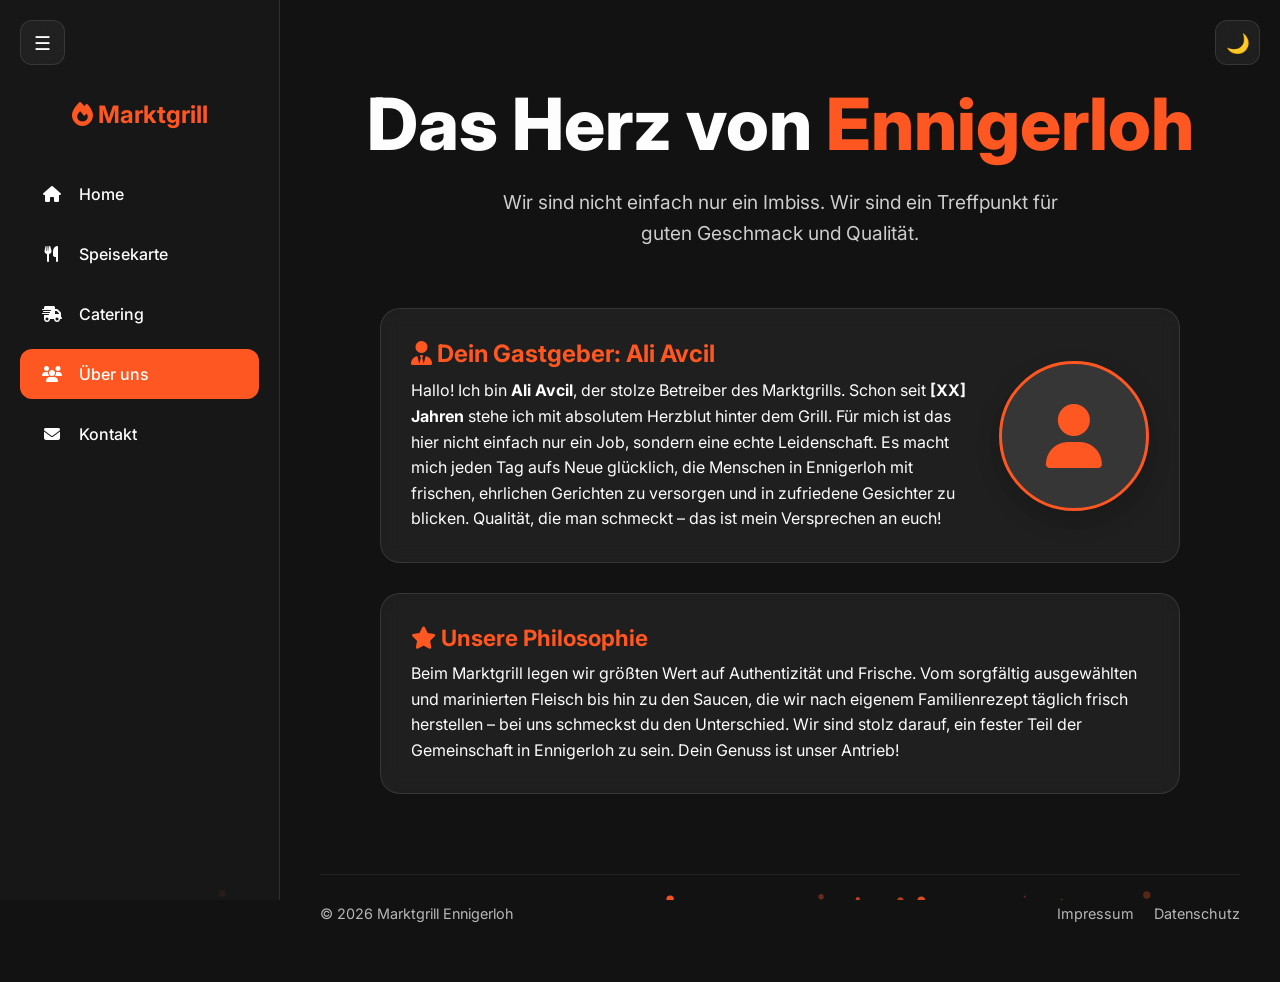
==== about.html @ 3b4864b1 "Add files via upload" ====
<!DOCTYPE html>
<html lang="de" data-theme="dark">
<head>
    <meta charset="UTF-8">
    <meta name="viewport" content="width=device-width, initial-scale=1.0">
    <title>Marktgrill | Über uns</title>
    <link href="https://fonts.googleapis.com/css2?family=Inter:wght@300;400;700;800&display=swap" rel="stylesheet">
    <link rel="stylesheet" href="https://cdnjs.cloudflare.com/ajax/libs/font-awesome/6.4.2/css/all.min.css">
    <link rel="stylesheet" href="style.css">
</head>
<body>
    <canvas id="bg-canvas"></canvas>
    
    <button class="icon-btn menu-trigger" onclick="toggleMenu()">☰</button>
    <div class="header-controls">
        <button class="icon-btn" onclick="toggleTheme()" id="theme-icon">🌙</button>
    </div>

    <nav class="sidebar" id="sidebar">
        <div class="logo-container"><i class="fa-solid fa-fire highlight"></i> <span class="logo-text">Marktgrill</span></div>
        <a href="index.html" class="nav-btn"><span class="nav-icon"><i class="fa-solid fa-house"></i></span><span class="nav-text">Home</span></a>
        <a href="speisekarte.html" class="nav-btn"><span class="nav-icon"><i class="fa-solid fa-utensils"></i></span><span class="nav-text">Speisekarte</span></a>
        <a href="catering.html" class="nav-btn"><span class="nav-icon"><i class="fa-solid fa-truck-fast"></i></span><span class="nav-text">Catering</span></a>
        <a href="about.html" class="nav-btn active"><span class="nav-icon"><i class="fa-solid fa-users"></i></span><span class="nav-text">Über uns</span></a>
        <a href="contact.html" class="nav-btn"><span class="nav-icon"><i class="fa-solid fa-envelope"></i></span><span class="nav-text">Kontakt</span></a>
    </nav>

    <main>
        <h1>Das Herz von <span class="highlight">Ennigerloh</span></h1>
        <p class="subtitle">Wir sind nicht einfach nur ein Imbiss. Wir sind ein Treffpunkt für guten Geschmack und Qualität.</p>
        
        <!-- Bereich: Vorstellung Inhaber -->
        <div class="card" style="max-width: 800px; margin-top: 20px; display: flex; flex-wrap: wrap; gap: 30px; align-items: center;">
            <div style="flex: 1; min-width: 250px;">
                <h3 style="margin-bottom: 10px; font-size: 1.5rem;"><i class="fa-solid fa-user-tie highlight"></i> Dein Gastgeber: Ali Avcil</h3>
                <p style="line-height: 1.6; margin-bottom: 0;">
                    Hallo! Ich bin <strong>Ali Avcil</strong>, der stolze Betreiber des Marktgrills. Schon seit <strong>[XX] Jahren</strong> stehe ich mit absolutem Herzblut hinter dem Grill. Für mich ist das hier nicht einfach nur ein Job, sondern eine echte Leidenschaft. Es macht mich jeden Tag aufs Neue glücklich, die Menschen in Ennigerloh mit frischen, ehrlichen Gerichten zu versorgen und in zufriedene Gesichter zu blicken. Qualität, die man schmeckt – das ist mein Versprechen an euch!
                </p>
            </div>
            
            <!-- Platzhalter für ein Profilbild von Ali -->
            <div style="width: 150px; height: 150px; border-radius: 50%; background: var(--border-color); display: flex; justify-content: center; align-items: center; font-size: 4rem; color: var(--accent-color); margin: 0 auto; box-shadow: 0 10px 25px rgba(0,0,0,0.2); border: 3px solid var(--accent-color); overflow: hidden;">
                <!-- Wenn du ein echtes Foto hast, tausche das Icon einfach gegen einen img-Tag aus: -->
                <!-- <img src="ali.jpg" alt="Ali Avcil" style="width: 100%; height: 100%; object-fit: cover;"> -->
                <i class="fa-solid fa-user"></i>
            </div>
        </div>

        <!-- Bereich: Philosophie -->
        <div class="card" style="max-width: 800px; margin-top: 30px;">
            <h3><i class="fa-solid fa-star highlight"></i> Unsere Philosophie</h3>
            <p style="margin-top: 10px; line-height: 1.6;">
                Beim Marktgrill legen wir größten Wert auf Authentizität und Frische. Vom sorgfältig ausgewählten und marinierten Fleisch bis hin zu den Saucen, die wir nach eigenem Familienrezept täglich frisch herstellen – bei uns schmeckst du den Unterschied. Wir sind stolz darauf, ein fester Teil der Gemeinschaft in Ennigerloh zu sein. Dein Genuss ist unser Antrieb!
            </p>
        </div>
	<footer style="margin-top: 80px; padding-top: 30px; padding-bottom: 20px; width: 100%; display: flex; justify-content: space-between; align-items: center; border-top: 1px solid var(--border-color); font-size: 0.9rem; opacity: 0.7; flex-wrap: wrap; gap: 15px;">
            <div>&copy; 2026 Marktgrill Ennigerloh</div>
            <div style="display: flex; gap: 20px;">
                <a href="impressum.html" style="color: var(--text-color); text-decoration: none; transition: color 0.3s;" onmouseover="this.style.color='var(--accent-color)'" onmouseout="this.style.color='var(--text-color)'">Impressum</a>
                <a href="datenschutz.html" style="color: var(--text-color); text-decoration: none; transition: color 0.3s;" onmouseover="this.style.color='var(--accent-color)'" onmouseout="this.style.color='var(--text-color)'">Datenschutz</a>
            </div>
        </footer>
    </main>

    <script src="script.js"></script>
</body>
</html>
---- style.css ----
:root[data-theme="light"] {
    --bg-color: #f8f5f2;
    --text-color: #2b2b2b;
    --sidebar-bg: rgba(255, 255, 255, 0.8);
    --accent-color: #e63946; /* Appetitliches Grill-Rot */
    --card-bg: rgba(255, 255, 255, 0.6);
    --border-color: rgba(0, 0, 0, 0.1);
}

:root[data-theme="dark"] {
    --bg-color: #121212;
    --text-color: #fdfdfd;
    --sidebar-bg: rgba(25, 25, 25, 0.8);
    --accent-color: #ff5722; /* Feuriges Orange */
    --card-bg: rgba(40, 40, 40, 0.6);
    --border-color: rgba(255, 255, 255, 0.1);
}

* {
    margin: 0;
    padding: 0;
    box-sizing: border-box;
    font-family: 'Inter', sans-serif;
    transition: background-color 0.3s, color 0.3s;
}

body {
    background-color: var(--bg-color);
    color: var(--text-color);
    min-height: 100vh;
    display: flex;
    overflow-x: hidden;
}

#bg-canvas {
    position: fixed;
    top: 0;
    left: 0;
    width: 100%;
    height: 100%;
    z-index: -1;
}

/* --- CONTROLS & SIDEBAR --- */
.header-controls {
    position: fixed;
    top: 20px;
    right: 20px;
    z-index: 1000;
}

.icon-btn {
    background: var(--card-bg);
    border: 1px solid var(--border-color);
    color: var(--text-color);
    border-radius: 12px;
    cursor: pointer;
    backdrop-filter: blur(10px);
    width: 45px;
    height: 45px;
    font-size: 1.2rem;
}

.menu-trigger {
    position: fixed;
    top: 20px;
    left: 20px;
    z-index: 1001;
}

.sidebar {
    width: 280px;
    height: 100vh;
    position: sticky; /* <-- DAS IST NEU */
    top: 0;           /* <-- DAS IST NEU */
    background: var(--sidebar-bg);
    backdrop-filter: blur(20px);
    border-right: 1px solid var(--border-color);
    padding: 100px 20px 20px;
    display: flex;
    flex-direction: column;
    gap: 10px;
    transition: width 0.4s, transform 0.4s;
    z-index: 999;
    flex-shrink: 0;
}

.sidebar.collapsed {
    width: 85px;
}

.sidebar.collapsed .nav-text, .sidebar.collapsed .logo-text {
    display: none;
}

.logo-container {
    text-align: center;
    margin-bottom: 30px;
    font-weight: 700;
    font-size: 1.5rem;
    color: var(--accent-color);
    white-space: nowrap;
}

.nav-btn {
    text-decoration: none;
    color: var(--text-color);
    padding: 15px 20px;
    border-radius: 12px;
    font-weight: 500;
    display: flex;
    align-items: center;
    gap: 15px;
    white-space: nowrap;
    overflow: hidden;
}

.nav-btn:hover, .nav-btn.active {
    background: var(--accent-color);
    color: white;
}

.nav-icon {
    width: 24px;
    text-align: center;
}

/* --- MAIN CONTENT --- */
main {
    flex-grow: 1;
    padding: 80px 40px 40px;
    max-width: 1200px;
    margin: 0 auto;
    display: flex;
    flex-direction: column;
    align-items: center;
    text-align: center;
}

h1 {
    font-size: clamp(2.5rem, 6vw, 4.5rem);
    margin-bottom: 20px;
    font-weight: 800;
}

.highlight {
    color: var(--accent-color);
}

p.subtitle {
    font-size: 1.2rem;
    opacity: 0.8;
    max-width: 600px;
    margin-bottom: 40px;
    line-height: 1.6;
}

/* --- CARDS & GRIDS --- */
.grid-container {
    display: grid;
    grid-template-columns: repeat(auto-fit, minmax(300px, 1fr));
    gap: 20px;
    width: 100%;
}

.card {
    background: var(--card-bg);
    border: 1px solid var(--border-color);
    backdrop-filter: blur(10px);
    padding: 30px;
    border-radius: 20px;
    text-align: left;
    transition: transform 0.3s;
}

.card:hover {
    transform: translateY(-5px);
    border-color: var(--accent-color);
}

.card h3 {
    color: var(--accent-color);
    margin-bottom: 10px;
    font-size: 1.4rem;
}

.price {
    font-weight: bold;
    font-size: 1.2rem;
    float: right;
}

/* --- FORMS --- */
.contact-form {
    display: flex;
    flex-direction: column;
    gap: 15px;
    width: 100%;
    max-width: 500px;
}

input, textarea {
    width: 100%;
    padding: 15px;
    border-radius: 10px;
    border: 1px solid var(--border-color);
    background: var(--card-bg);
    color: var(--text-color);
    font-size: 1rem;
}

button.submit-btn {
    background: var(--accent-color);
    color: white;
    border: none;
    padding: 15px;
    border-radius: 10px;
    font-size: 1.1rem;
    cursor: pointer;
    font-weight: bold;
}

/* --- MOBILE --- */
@media (max-width: 768px) {
    .sidebar {
        position: fixed;
        width: 100% !important;
        transform: translateX(-100%);
    }
    .sidebar.open {
        transform: translateX(0);
    }
    .sidebar .nav-text { display: block !important; }
    main { padding: 100px 20px 20px; }
}
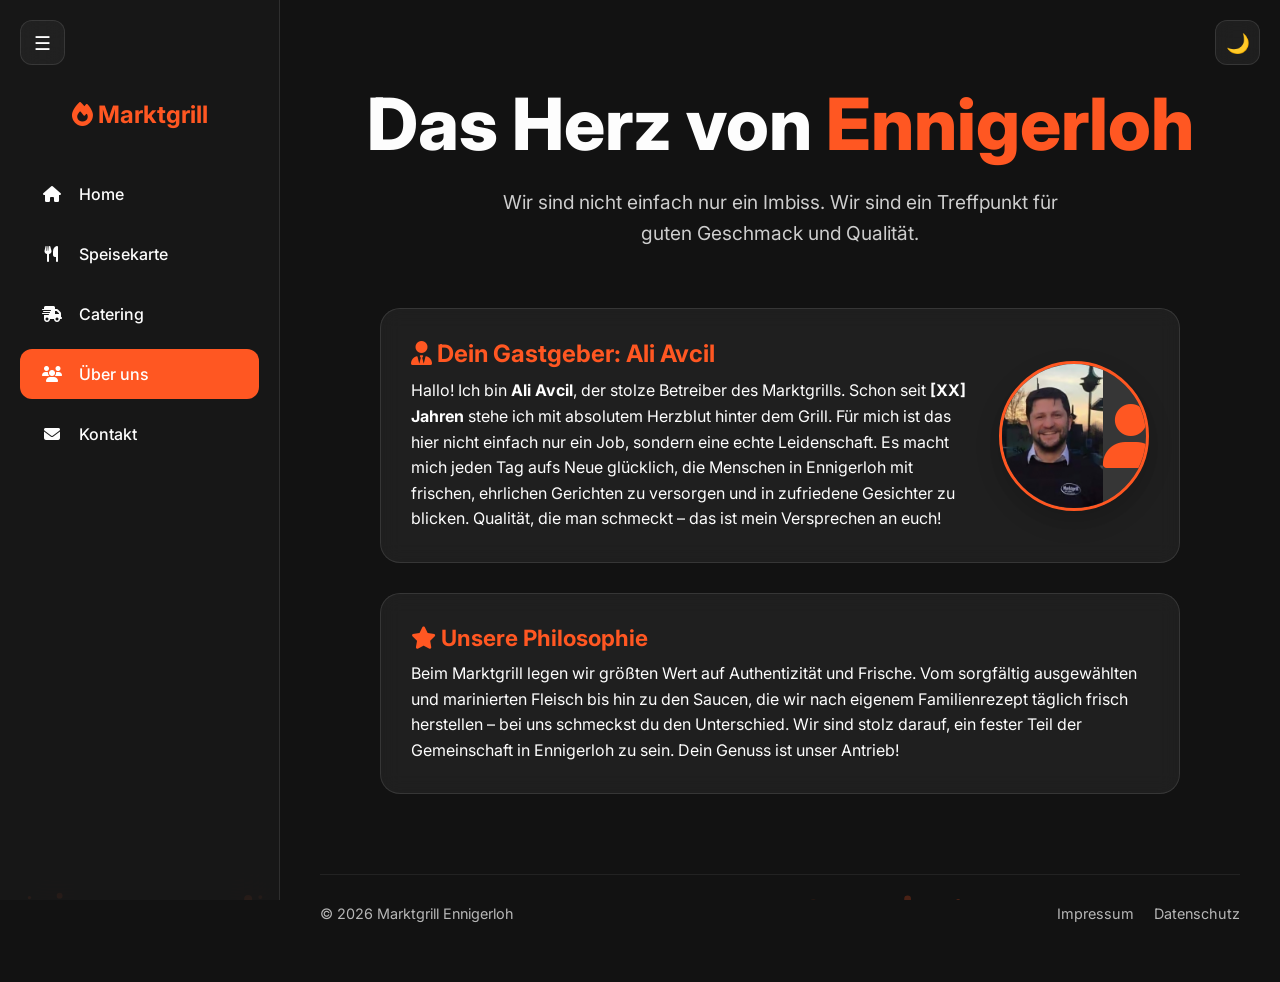
==== commit e9eff151: "Update about.html" ====
--- a/about.html
+++ b/about.html
@@ -41,7 +41,7 @@
             <!-- Platzhalter für ein Profilbild von Ali -->
             <div style="width: 150px; height: 150px; border-radius: 50%; background: var(--border-color); display: flex; justify-content: center; align-items: center; font-size: 4rem; color: var(--accent-color); margin: 0 auto; box-shadow: 0 10px 25px rgba(0,0,0,0.2); border: 3px solid var(--accent-color); overflow: hidden;">
                 <!-- Wenn du ein echtes Foto hast, tausche das Icon einfach gegen einen img-Tag aus: -->
-                <!-- <img src="ali.jpg" alt="Ali Avcil" style="width: 100%; height: 100%; object-fit: cover;"> -->
+                <img src="ali.jpg" alt="Ali Avcil" style="width: 100%; height: 100%; object-fit: cover;">
                 <i class="fa-solid fa-user"></i>
             </div>
         </div>
@@ -64,4 +64,4 @@
 
     <script src="script.js"></script>
 </body>
-</html>+</html>
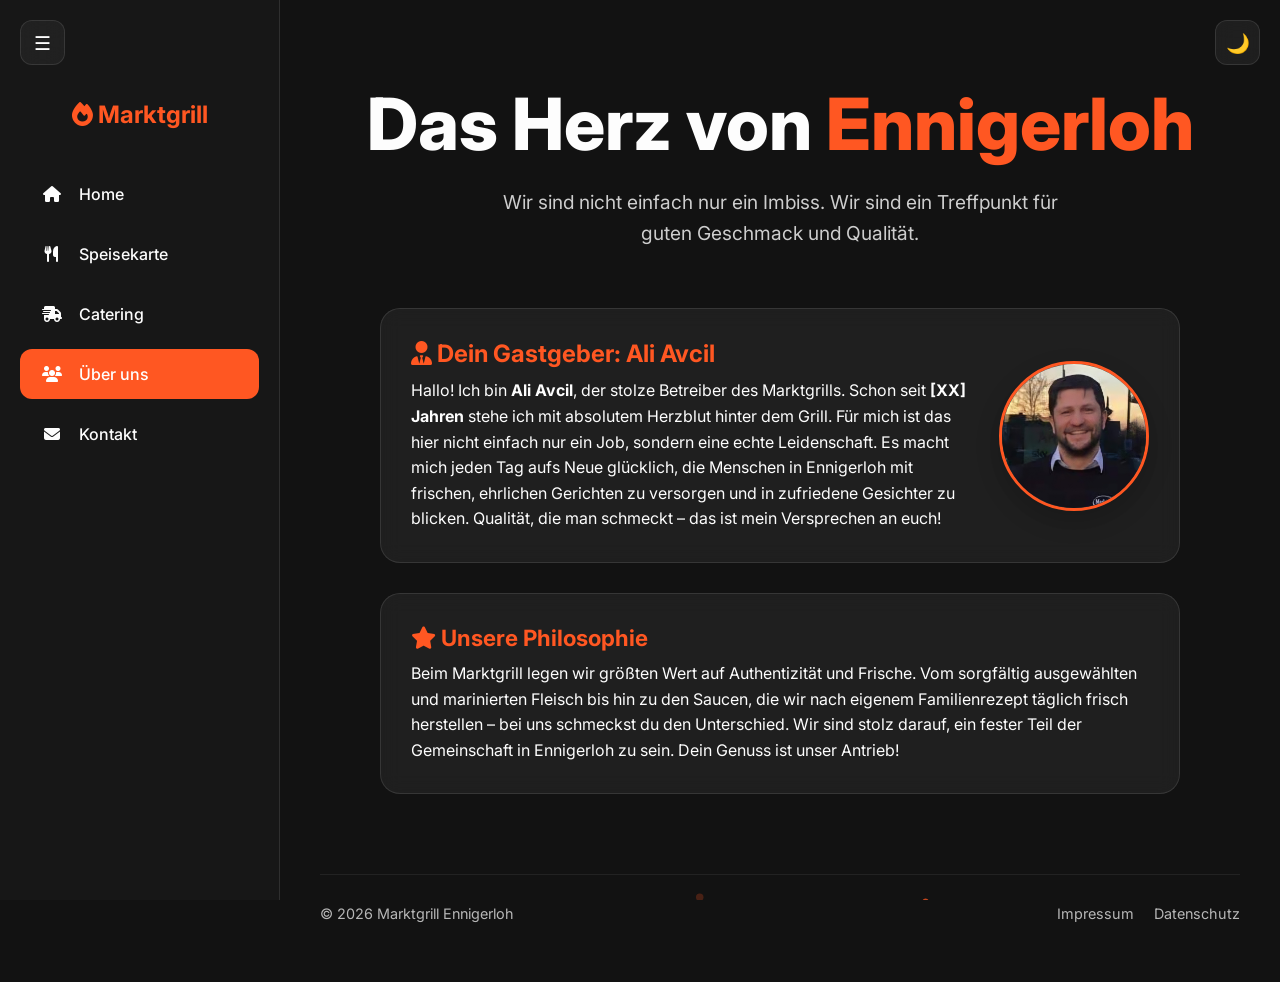
==== commit 8e8ea5ef: "Update about.html" ====
--- a/about.html
+++ b/about.html
@@ -40,9 +40,7 @@
             
             <!-- Platzhalter für ein Profilbild von Ali -->
             <div style="width: 150px; height: 150px; border-radius: 50%; background: var(--border-color); display: flex; justify-content: center; align-items: center; font-size: 4rem; color: var(--accent-color); margin: 0 auto; box-shadow: 0 10px 25px rgba(0,0,0,0.2); border: 3px solid var(--accent-color); overflow: hidden;">
-                <!-- Wenn du ein echtes Foto hast, tausche das Icon einfach gegen einen img-Tag aus: -->
                 <img src="ali.jpg" alt="Ali Avcil" style="width: 100%; height: 100%; object-fit: cover;">
-                <i class="fa-solid fa-user"></i>
             </div>
         </div>
 
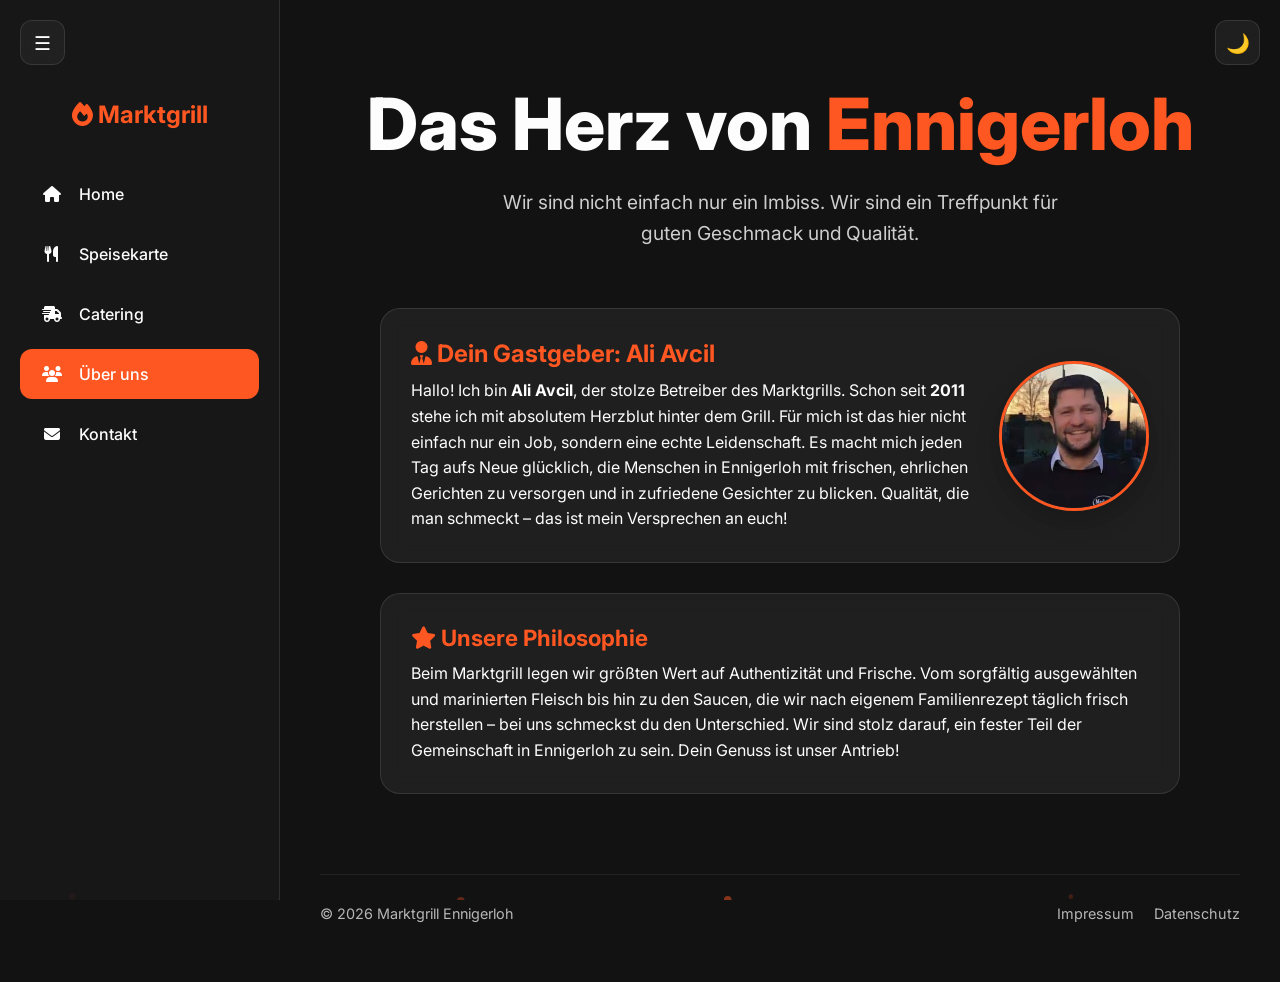
==== commit 801e7b3d: "Update about.html" ====
--- a/about.html
+++ b/about.html
@@ -34,7 +34,7 @@
             <div style="flex: 1; min-width: 250px;">
                 <h3 style="margin-bottom: 10px; font-size: 1.5rem;"><i class="fa-solid fa-user-tie highlight"></i> Dein Gastgeber: Ali Avcil</h3>
                 <p style="line-height: 1.6; margin-bottom: 0;">
-                    Hallo! Ich bin <strong>Ali Avcil</strong>, der stolze Betreiber des Marktgrills. Schon seit <strong>[XX] Jahren</strong> stehe ich mit absolutem Herzblut hinter dem Grill. Für mich ist das hier nicht einfach nur ein Job, sondern eine echte Leidenschaft. Es macht mich jeden Tag aufs Neue glücklich, die Menschen in Ennigerloh mit frischen, ehrlichen Gerichten zu versorgen und in zufriedene Gesichter zu blicken. Qualität, die man schmeckt – das ist mein Versprechen an euch!
+                    Hallo! Ich bin <strong>Ali Avcil</strong>, der stolze Betreiber des Marktgrills. Schon seit <strong>2011</strong> stehe ich mit absolutem Herzblut hinter dem Grill. Für mich ist das hier nicht einfach nur ein Job, sondern eine echte Leidenschaft. Es macht mich jeden Tag aufs Neue glücklich, die Menschen in Ennigerloh mit frischen, ehrlichen Gerichten zu versorgen und in zufriedene Gesichter zu blicken. Qualität, die man schmeckt – das ist mein Versprechen an euch!
                 </p>
             </div>
             
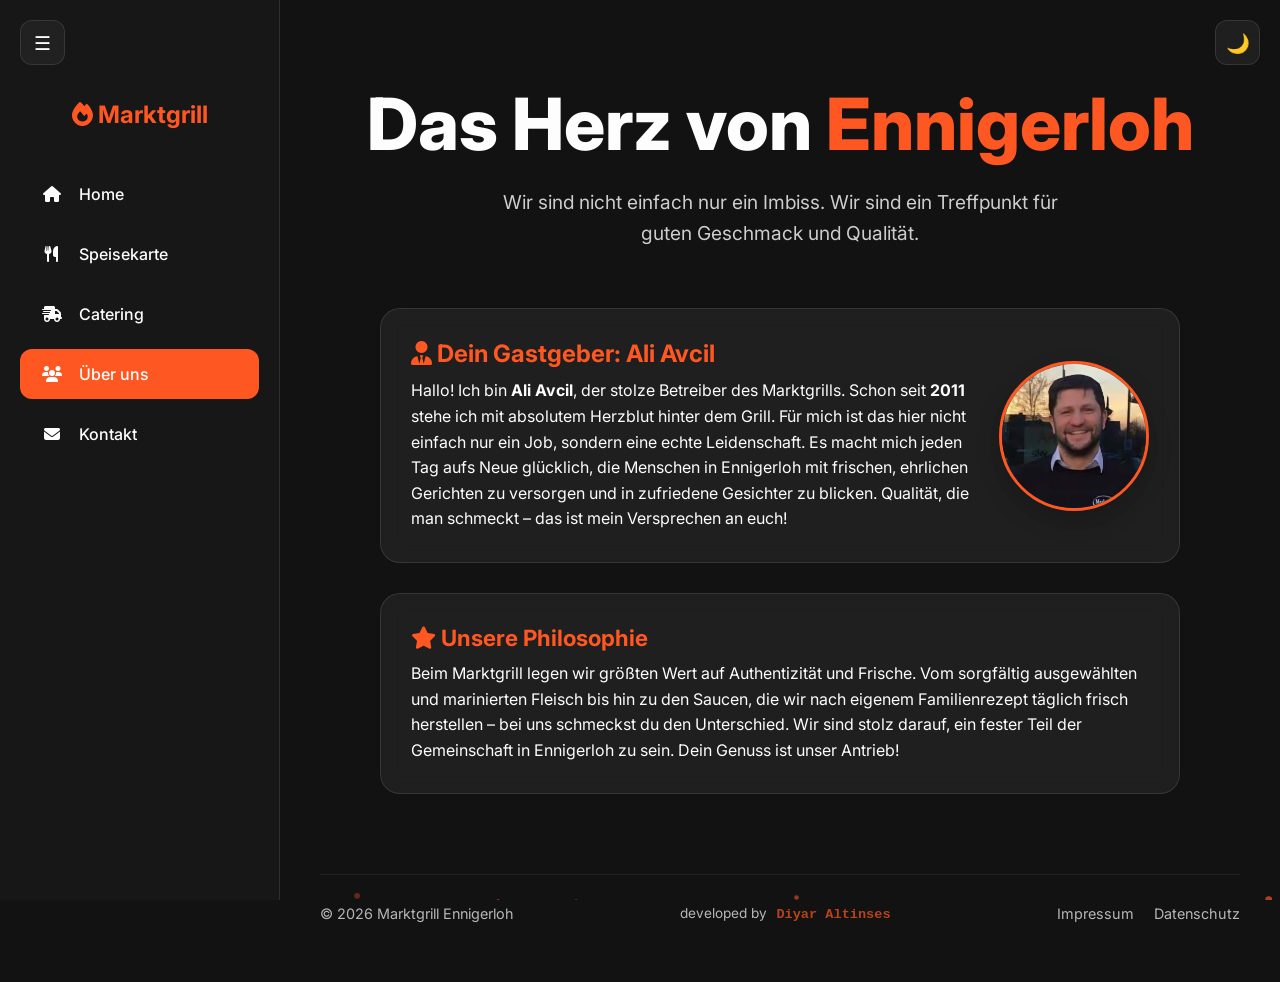
==== commit 7f68dce3: "Update about.html" ====
--- a/about.html
+++ b/about.html
@@ -53,6 +53,12 @@
         </div>
 	<footer style="margin-top: 80px; padding-top: 30px; padding-bottom: 20px; width: 100%; display: flex; justify-content: space-between; align-items: center; border-top: 1px solid var(--border-color); font-size: 0.9rem; opacity: 0.7; flex-wrap: wrap; gap: 15px;">
             <div>&copy; 2026 Marktgrill Ennigerloh</div>
+			<div style="font-size: 0.85rem;">
+                developed by 
+                <a href="https://diyarino.github.io/" style="color: var(--accent-color); text-decoration: none; font-family: 'Courier New', Courier, monospace; font-weight: bold; margin-left: 5px;">
+                    Diyar Altinses
+                </a>
+            </div>
             <div style="display: flex; gap: 20px;">
                 <a href="impressum.html" style="color: var(--text-color); text-decoration: none; transition: color 0.3s;" onmouseover="this.style.color='var(--accent-color)'" onmouseout="this.style.color='var(--text-color)'">Impressum</a>
                 <a href="datenschutz.html" style="color: var(--text-color); text-decoration: none; transition: color 0.3s;" onmouseover="this.style.color='var(--accent-color)'" onmouseout="this.style.color='var(--text-color)'">Datenschutz</a>
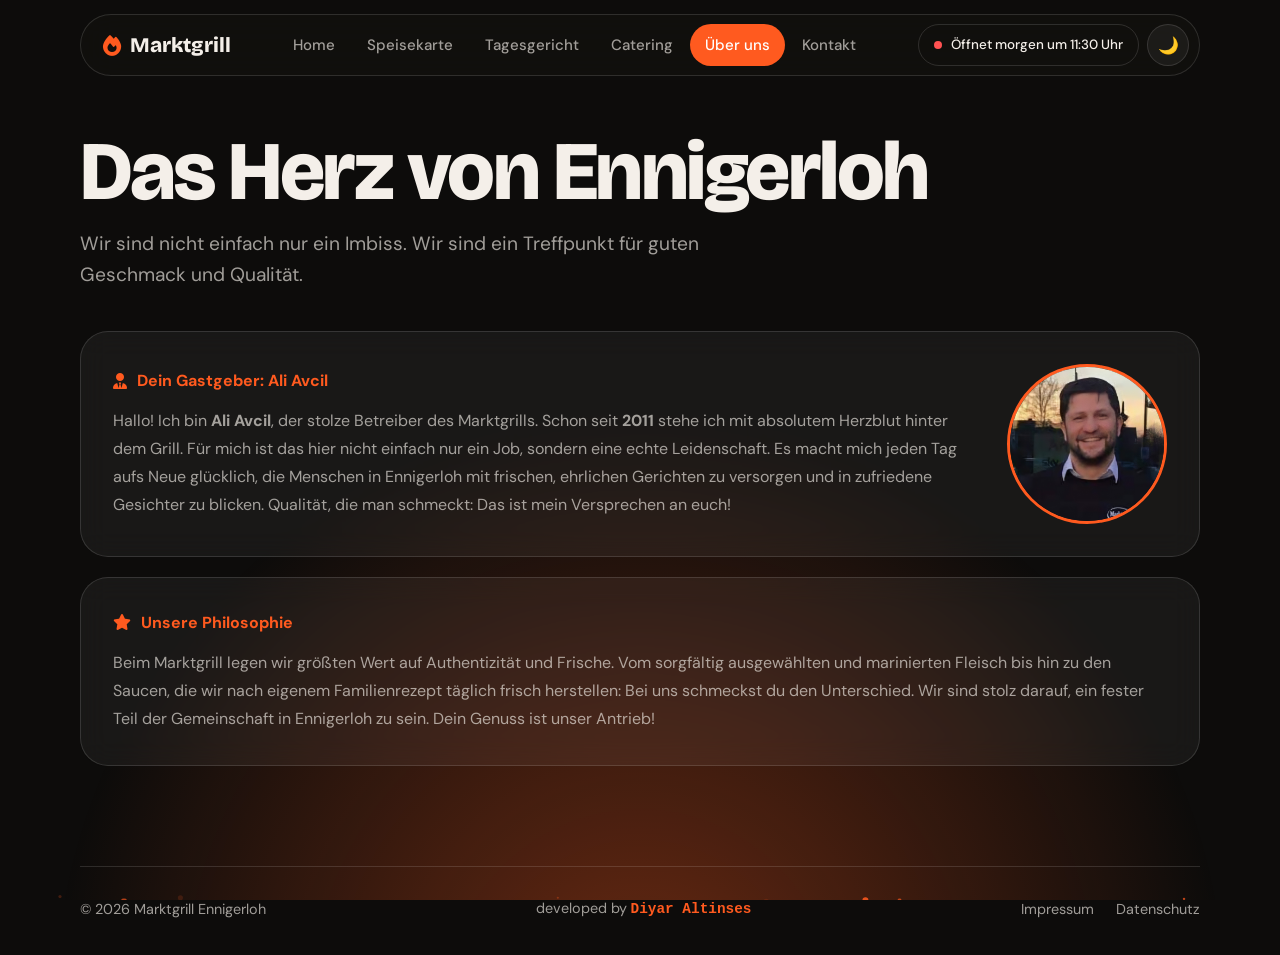
==== commit a5ace990: "Add files via upload" ====
--- a/about.html
+++ b/about.html
@@ -1,71 +1,30 @@
-<!DOCTYPE html>
-<html lang="de" data-theme="dark">
-<head>
-    <meta charset="UTF-8">
-    <meta name="viewport" content="width=device-width, initial-scale=1.0">
-    <title>Marktgrill | Über uns</title>
-    <link href="https://fonts.googleapis.com/css2?family=Inter:wght@300;400;700;800&display=swap" rel="stylesheet">
-    <link rel="stylesheet" href="https://cdnjs.cloudflare.com/ajax/libs/font-awesome/6.4.2/css/all.min.css">
-    <link rel="stylesheet" href="style.css">
-</head>
-<body>
-    <canvas id="bg-canvas"></canvas>
-    
-    <button class="icon-btn menu-trigger" onclick="toggleMenu()">☰</button>
-    <div class="header-controls">
-        <button class="icon-btn" onclick="toggleTheme()" id="theme-icon">🌙</button>
-    </div>
-
-    <nav class="sidebar" id="sidebar">
-        <div class="logo-container"><i class="fa-solid fa-fire highlight"></i> <span class="logo-text">Marktgrill</span></div>
-        <a href="index.html" class="nav-btn"><span class="nav-icon"><i class="fa-solid fa-house"></i></span><span class="nav-text">Home</span></a>
-        <a href="speisekarte.html" class="nav-btn"><span class="nav-icon"><i class="fa-solid fa-utensils"></i></span><span class="nav-text">Speisekarte</span></a>
-        <a href="catering.html" class="nav-btn"><span class="nav-icon"><i class="fa-solid fa-truck-fast"></i></span><span class="nav-text">Catering</span></a>
-        <a href="about.html" class="nav-btn active"><span class="nav-icon"><i class="fa-solid fa-users"></i></span><span class="nav-text">Über uns</span></a>
-        <a href="contact.html" class="nav-btn"><span class="nav-icon"><i class="fa-solid fa-envelope"></i></span><span class="nav-text">Kontakt</span></a>
-    </nav>
-
-    <main>
-        <h1>Das Herz von <span class="highlight">Ennigerloh</span></h1>
-        <p class="subtitle">Wir sind nicht einfach nur ein Imbiss. Wir sind ein Treffpunkt für guten Geschmack und Qualität.</p>
-        
-        <!-- Bereich: Vorstellung Inhaber -->
-        <div class="card" style="max-width: 800px; margin-top: 20px; display: flex; flex-wrap: wrap; gap: 30px; align-items: center;">
-            <div style="flex: 1; min-width: 250px;">
-                <h3 style="margin-bottom: 10px; font-size: 1.5rem;"><i class="fa-solid fa-user-tie highlight"></i> Dein Gastgeber: Ali Avcil</h3>
-                <p style="line-height: 1.6; margin-bottom: 0;">
-                    Hallo! Ich bin <strong>Ali Avcil</strong>, der stolze Betreiber des Marktgrills. Schon seit <strong>2011</strong> stehe ich mit absolutem Herzblut hinter dem Grill. Für mich ist das hier nicht einfach nur ein Job, sondern eine echte Leidenschaft. Es macht mich jeden Tag aufs Neue glücklich, die Menschen in Ennigerloh mit frischen, ehrlichen Gerichten zu versorgen und in zufriedene Gesichter zu blicken. Qualität, die man schmeckt – das ist mein Versprechen an euch!
-                </p>
-            </div>
-            
-            <!-- Platzhalter für ein Profilbild von Ali -->
-            <div style="width: 150px; height: 150px; border-radius: 50%; background: var(--border-color); display: flex; justify-content: center; align-items: center; font-size: 4rem; color: var(--accent-color); margin: 0 auto; box-shadow: 0 10px 25px rgba(0,0,0,0.2); border: 3px solid var(--accent-color); overflow: hidden;">
-                <img src="ali.jpg" alt="Ali Avcil" style="width: 100%; height: 100%; object-fit: cover;">
-            </div>
-        </div>
-
-        <!-- Bereich: Philosophie -->
-        <div class="card" style="max-width: 800px; margin-top: 30px;">
-            <h3><i class="fa-solid fa-star highlight"></i> Unsere Philosophie</h3>
-            <p style="margin-top: 10px; line-height: 1.6;">
-                Beim Marktgrill legen wir größten Wert auf Authentizität und Frische. Vom sorgfältig ausgewählten und marinierten Fleisch bis hin zu den Saucen, die wir nach eigenem Familienrezept täglich frisch herstellen – bei uns schmeckst du den Unterschied. Wir sind stolz darauf, ein fester Teil der Gemeinschaft in Ennigerloh zu sein. Dein Genuss ist unser Antrieb!
-            </p>
-        </div>
-	<footer style="margin-top: 80px; padding-top: 30px; padding-bottom: 20px; width: 100%; display: flex; justify-content: space-between; align-items: center; border-top: 1px solid var(--border-color); font-size: 0.9rem; opacity: 0.7; flex-wrap: wrap; gap: 15px;">
-            <div>&copy; 2026 Marktgrill Ennigerloh</div>
-			<div style="font-size: 0.85rem;">
-                developed by 
-                <a href="https://diyarino.github.io/" style="color: var(--accent-color); text-decoration: none; font-family: 'Courier New', Courier, monospace; font-weight: bold; margin-left: 5px;">
-                    Diyar Altinses
-                </a>
-            </div>
-            <div style="display: flex; gap: 20px;">
-                <a href="impressum.html" style="color: var(--text-color); text-decoration: none; transition: color 0.3s;" onmouseover="this.style.color='var(--accent-color)'" onmouseout="this.style.color='var(--text-color)'">Impressum</a>
-                <a href="datenschutz.html" style="color: var(--text-color); text-decoration: none; transition: color 0.3s;" onmouseover="this.style.color='var(--accent-color)'" onmouseout="this.style.color='var(--text-color)'">Datenschutz</a>
-            </div>
-        </footer>
-    </main>
-
-    <script src="script.js"></script>
-</body>
-</html>
+<!DOCTYPE html>
+<html lang="de" data-theme="dark">
+<head>
+<meta charset="UTF-8">
+<meta name="viewport" content="width=device-width, initial-scale=1.0">
+<title>Marktgrill | Über uns</title>
+<link href="https://fonts.googleapis.com/css2?family=Bricolage+Grotesque:opsz,wght@12..96,500;12..96,700;12..96,800&family=DM+Sans:wght@400;500;700&display=swap" rel="stylesheet">
+<link rel="stylesheet" href="https://cdnjs.cloudflare.com/ajax/libs/font-awesome/6.4.2/css/all.min.css">
+<link rel="stylesheet" href="style.css">
+</head>
+<body>
+<canvas id="bg-canvas"></canvas>
+<main>
+<h1 class="page-title">Das Herz von Ennigerloh</h1>
+<p class="lead">Wir sind nicht einfach nur ein Imbiss. Wir sind ein Treffpunkt für guten Geschmack und Qualität.</p>
+<div class="panel" style="display:flex;gap:36px;align-items:center;flex-wrap:wrap">
+  <div style="flex:1;min-width:260px">
+    <div class="label"><i class="fa-solid fa-user-tie"></i> Dein Gastgeber: Ali Avcil</div>
+    <p style="line-height:1.75">Hallo! Ich bin <strong>Ali Avcil</strong>, der stolze Betreiber des Marktgrills. Schon seit <strong>2011</strong> stehe ich mit absolutem Herzblut hinter dem Grill. Für mich ist das hier nicht einfach nur ein Job, sondern eine echte Leidenschaft. Es macht mich jeden Tag aufs Neue glücklich, die Menschen in Ennigerloh mit frischen, ehrlichen Gerichten zu versorgen und in zufriedene Gesichter zu blicken. Qualität, die man schmeckt: Das ist mein Versprechen an euch!</p>
+  </div>
+  <img class="avatar" src="ali.jpg" alt="Ali Avcil" onerror="this.style.display='none'">
+</div>
+<div class="panel" style="margin-top:20px">
+  <div class="label"><i class="fa-solid fa-star"></i> Unsere Philosophie</div>
+  <p style="line-height:1.75">Beim Marktgrill legen wir größten Wert auf Authentizität und Frische. Vom sorgfältig ausgewählten und marinierten Fleisch bis hin zu den Saucen, die wir nach eigenem Familienrezept täglich frisch herstellen: Bei uns schmeckst du den Unterschied. Wir sind stolz darauf, ein fester Teil der Gemeinschaft in Ennigerloh zu sein. Dein Genuss ist unser Antrieb!</p>
+</div>
+</main>
+<script src="script.js"></script>
+</body>
+</html>
--- a/style.css
+++ b/style.css
@@ -1,235 +1,140 @@
-:root[data-theme="light"] {
-    --bg-color: #f8f5f2;
-    --text-color: #2b2b2b;
-    --sidebar-bg: rgba(255, 255, 255, 0.8);
-    --accent-color: #e63946; /* Appetitliches Grill-Rot */
-    --card-bg: rgba(255, 255, 255, 0.6);
-    --border-color: rgba(0, 0, 0, 0.1);
-}
-
-:root[data-theme="dark"] {
-    --bg-color: #121212;
-    --text-color: #fdfdfd;
-    --sidebar-bg: rgba(25, 25, 25, 0.8);
-    --accent-color: #ff5722; /* Feuriges Orange */
-    --card-bg: rgba(40, 40, 40, 0.6);
-    --border-color: rgba(255, 255, 255, 0.1);
-}
-
-* {
-    margin: 0;
-    padding: 0;
-    box-sizing: border-box;
-    font-family: 'Inter', sans-serif;
-    transition: background-color 0.3s, color 0.3s;
-}
-
-body {
-    background-color: var(--bg-color);
-    color: var(--text-color);
-    min-height: 100vh;
-    display: flex;
-    overflow-x: hidden;
-}
-
-#bg-canvas {
-    position: fixed;
-    top: 0;
-    left: 0;
-    width: 100%;
-    height: 100%;
-    z-index: -1;
-}
-
-/* --- CONTROLS & SIDEBAR --- */
-.header-controls {
-    position: fixed;
-    top: 20px;
-    right: 20px;
-    z-index: 1000;
-}
-
-.icon-btn {
-    background: var(--card-bg);
-    border: 1px solid var(--border-color);
-    color: var(--text-color);
-    border-radius: 12px;
-    cursor: pointer;
-    backdrop-filter: blur(10px);
-    width: 45px;
-    height: 45px;
-    font-size: 1.2rem;
-}
-
-.menu-trigger {
-    position: fixed;
-    top: 20px;
-    left: 20px;
-    z-index: 1001;
-}
-
-.sidebar {
-    width: 280px;
-    height: 100vh;
-    position: sticky; /* <-- DAS IST NEU */
-    top: 0;           /* <-- DAS IST NEU */
-    background: var(--sidebar-bg);
-    backdrop-filter: blur(20px);
-    border-right: 1px solid var(--border-color);
-    padding: 100px 20px 20px;
-    display: flex;
-    flex-direction: column;
-    gap: 10px;
-    transition: width 0.4s, transform 0.4s;
-    z-index: 999;
-    flex-shrink: 0;
-}
-
-.sidebar.collapsed {
-    width: 85px;
-}
-
-.sidebar.collapsed .nav-text, .sidebar.collapsed .logo-text {
-    display: none;
-}
-
-.logo-container {
-    text-align: center;
-    margin-bottom: 30px;
-    font-weight: 700;
-    font-size: 1.5rem;
-    color: var(--accent-color);
-    white-space: nowrap;
-}
-
-.nav-btn {
-    text-decoration: none;
-    color: var(--text-color);
-    padding: 15px 20px;
-    border-radius: 12px;
-    font-weight: 500;
-    display: flex;
-    align-items: center;
-    gap: 15px;
-    white-space: nowrap;
-    overflow: hidden;
-}
-
-.nav-btn:hover, .nav-btn.active {
-    background: var(--accent-color);
-    color: white;
-}
-
-.nav-icon {
-    width: 24px;
-    text-align: center;
-}
-
-/* --- MAIN CONTENT --- */
-main {
-    flex-grow: 1;
-    padding: 80px 40px 40px;
-    max-width: 1200px;
-    margin: 0 auto;
-    display: flex;
-    flex-direction: column;
-    align-items: center;
-    text-align: center;
-}
-
-h1 {
-    font-size: clamp(2.5rem, 6vw, 4.5rem);
-    margin-bottom: 20px;
-    font-weight: 800;
-}
-
-.highlight {
-    color: var(--accent-color);
-}
-
-p.subtitle {
-    font-size: 1.2rem;
-    opacity: 0.8;
-    max-width: 600px;
-    margin-bottom: 40px;
-    line-height: 1.6;
-}
-
-/* --- CARDS & GRIDS --- */
-.grid-container {
-    display: grid;
-    grid-template-columns: repeat(auto-fit, minmax(300px, 1fr));
-    gap: 20px;
-    width: 100%;
-}
-
-.card {
-    background: var(--card-bg);
-    border: 1px solid var(--border-color);
-    backdrop-filter: blur(10px);
-    padding: 30px;
-    border-radius: 20px;
-    text-align: left;
-    transition: transform 0.3s;
-}
-
-.card:hover {
-    transform: translateY(-5px);
-    border-color: var(--accent-color);
-}
-
-.card h3 {
-    color: var(--accent-color);
-    margin-bottom: 10px;
-    font-size: 1.4rem;
-}
-
-.price {
-    font-weight: bold;
-    font-size: 1.2rem;
-    float: right;
-}
-
-/* --- FORMS --- */
-.contact-form {
-    display: flex;
-    flex-direction: column;
-    gap: 15px;
-    width: 100%;
-    max-width: 500px;
-}
-
-input, textarea {
-    width: 100%;
-    padding: 15px;
-    border-radius: 10px;
-    border: 1px solid var(--border-color);
-    background: var(--card-bg);
-    color: var(--text-color);
-    font-size: 1rem;
-}
-
-button.submit-btn {
-    background: var(--accent-color);
-    color: white;
-    border: none;
-    padding: 15px;
-    border-radius: 10px;
-    font-size: 1.1rem;
-    cursor: pointer;
-    font-weight: bold;
-}
-
-/* --- MOBILE --- */
-@media (max-width: 768px) {
-    .sidebar {
-        position: fixed;
-        width: 100% !important;
-        transform: translateX(-100%);
-    }
-    .sidebar.open {
-        transform: translateX(0);
-    }
-    .sidebar .nav-text { display: block !important; }
-    main { padding: 100px 20px 20px; }
+:root{--font-d:'Bricolage Grotesque',sans-serif;--font-b:'DM Sans',sans-serif;
+--accent-color:var(--accent);--card-bg:var(--surface);--border-color:var(--line);--text-color:var(--text);--bg-color:var(--bg)}
+:root[data-theme=dark]{--bg:#0d0c0b;--text:#f4efe9;--muted:rgba(244,239,233,.64);--surface:rgba(255,255,255,.05);--line:rgba(255,255,255,.13);--accent:#ff5a1f;--accent-2:#ffb703;--glass:rgba(20,18,16,.62);--vid:.3}
+:root[data-theme=light]{--bg:#f4f1ed;--text:#1c1815;--muted:rgba(28,24,21,.66);--surface:rgba(255,255,255,.72);--line:rgba(0,0,0,.11);--accent:#e23c0e;--accent-2:#e08a00;--glass:rgba(255,255,255,.75);--vid:.13}
+*{margin:0;padding:0;box-sizing:border-box}
+html{scroll-behavior:smooth}
+body{background:var(--bg);color:var(--text);font-family:var(--font-b);line-height:1.6;min-height:100vh;display:flex;flex-direction:column;overflow-x:hidden;transition:background .3s,color .3s}
+body::before{content:"";position:fixed;inset:auto 0 0 0;height:60vh;background:radial-gradient(ellipse at 50% 120%,color-mix(in srgb,var(--accent) 38%,transparent),transparent 65%);z-index:-1;pointer-events:none}
+a{color:inherit;text-decoration:none}
+#bg-canvas{position:fixed;inset:0;width:100%;height:100%;z-index:-1;pointer-events:none}
+.bg-video{position:fixed;inset:0;width:100%;height:100%;object-fit:cover;z-index:-2;filter:grayscale(1);opacity:var(--vid);pointer-events:none}
+.highlight{color:var(--accent)}
+:focus-visible{outline:2px solid var(--accent-2);outline-offset:3px}
+
+/* Header */
+.site-header{position:fixed;top:14px;left:0;right:0;margin:0 auto;width:min(1120px,calc(100% - 24px));display:flex;align-items:center;justify-content:space-between;gap:12px;padding:9px 10px 9px 22px;background:var(--glass);backdrop-filter:blur(18px);-webkit-backdrop-filter:blur(18px);border:1px solid var(--line);border-radius:999px;z-index:100}
+.brand{font:800 1.3rem var(--font-d);display:flex;gap:9px;align-items:center;cursor:pointer;user-select:none;white-space:nowrap}
+.brand i{color:var(--accent)}
+.nav{display:flex;gap:2px}
+.nav a{padding:9px 15px;border-radius:999px;font-weight:500;font-size:.94rem;color:var(--muted);transition:.2s}
+.nav a:hover{color:var(--text);background:var(--surface)}
+.nav a.active{background:var(--accent);color:#fff}
+.tools{display:flex;gap:8px;align-items:center}
+.status{display:flex;align-items:center;gap:9px;font-size:.84rem;font-weight:500;padding:9px 15px;border:1px solid var(--line);border-radius:999px;white-space:nowrap}
+.dot{width:8px;height:8px;border-radius:50%;background:#888;flex-shrink:0}
+.status.open .dot{background:#3ddc84;box-shadow:0 0 0 4px rgba(61,220,132,.22)}
+.status.closed .dot{background:#ff5252}
+.icon-btn{width:42px;height:42px;border-radius:50%;border:1px solid var(--line);background:var(--surface);color:var(--text);cursor:pointer;font-size:1.05rem}
+.icon-btn:hover{border-color:var(--accent)}
+.burger{display:none}
+.mobile-menu{position:fixed;inset:0;background:var(--bg);z-index:90;display:flex;flex-direction:column;justify-content:center;align-items:center;gap:6px;transform:translateY(-100%);transition:transform .4s cubic-bezier(.7,0,.2,1)}
+.mobile-menu.open{transform:none}
+.mobile-menu a{font:800 2.2rem var(--font-d);padding:8px 20px;border-radius:16px}
+.mobile-menu a.active{color:var(--accent)}
+
+/* Layout */
+main{flex:1;width:min(1120px,calc(100% - 40px));margin:0 auto;padding:130px 0 40px;display:flex;flex-direction:column}
+.display{font:800 clamp(3.1rem,10vw,8rem)/.92 var(--font-d);letter-spacing:-.035em}
+.display .ember{background:linear-gradient(95deg,var(--accent),var(--accent-2));-webkit-background-clip:text;background-clip:text;color:transparent;display:block}
+.page-title{font:800 clamp(2.6rem,7vw,5.2rem)/1 var(--font-d);letter-spacing:-.03em;margin-bottom:16px}
+.lead{font-size:1.2rem;color:var(--muted);max-width:620px;margin-bottom:40px}
+.hero{min-height:72vh;display:flex;flex-direction:column;justify-content:center;align-items:flex-start;gap:28px;animation:rise .9s cubic-bezier(.2,.8,.2,1) both}
+@keyframes rise{from{opacity:0;transform:translateY(30px)}}
+.hero .lead{margin:0;font-size:1.25rem}
+.actions{display:flex;gap:12px;flex-wrap:wrap}
+.btn,.nav-btn{display:inline-flex;align-items:center;justify-content:center;gap:10px;padding:15px 28px;border-radius:999px;font:700 1rem var(--font-b);background:var(--accent);color:#fff;border:0;cursor:pointer;box-shadow:0 10px 34px -10px var(--accent);transition:transform .2s}
+.btn:hover{transform:translateY(-2px)}
+.btn.ghost,.nav-btn{background:var(--surface);color:var(--text);border:1px solid var(--line);box-shadow:none}
+.nav-btn:hover{border-color:var(--accent)}
+
+.panel,.card{background:var(--surface);border:1px solid var(--line);border-radius:28px;padding:32px;backdrop-filter:blur(14px);-webkit-backdrop-filter:blur(14px);text-align:left}
+.card h3,.panel h3{font:700 1.4rem var(--font-d);margin-bottom:12px}
+.panel p,.card p{color:var(--muted)}
+.split{display:grid;grid-template-columns:1.35fr 1fr;gap:20px;margin-top:20px}
+.stack{display:flex;flex-direction:column;gap:20px}
+.label{font-weight:700;color:var(--accent);margin-bottom:14px;display:flex;gap:10px;align-items:center}
+.features{display:grid;grid-template-columns:repeat(3,1fr);margin-top:70px;border-top:1px solid var(--line)}
+.feature{padding:30px 28px 10px 0}
+.feature i{font-size:1.6rem;color:var(--accent);margin-bottom:14px}
+.feature h3{font:700 1.35rem var(--font-d);margin-bottom:8px}
+.feature p{color:var(--muted)}
+.band{margin-top:70px;padding:48px;border-radius:32px;background:linear-gradient(120deg,var(--accent),var(--accent-2));color:#fff;display:flex;justify-content:space-between;align-items:center;gap:24px;flex-wrap:wrap}
+.band h2{font:800 clamp(1.8rem,4vw,2.8rem)/1.05 var(--font-d);max-width:560px}
+.band .btn{background:#fff;color:#1c1815;box-shadow:none}
+
+/* Öffnungszeiten */
+.hours{list-style:none}
+.hours li{display:flex;justify-content:space-between;padding:10px 0;border-bottom:1px solid var(--line);color:var(--muted)}
+.hours li:last-child{border:0}
+.hours li.today{color:var(--accent);font-weight:700}
+
+/* Tagesgericht */
+.daily{text-align:center;position:relative;overflow:hidden}
+.daily .daily-price{font:800 2.8rem var(--font-d);color:var(--accent);margin:14px 0 6px}
+.daily h2{font:800 clamp(1.8rem,5vw,2.8rem)/1.05 var(--font-d);margin-bottom:10px}
+.daily img{width:100%;max-height:280px;object-fit:cover;border-radius:20px;margin-bottom:22px}
+.badge{display:inline-block;padding:5px 13px;border-radius:999px;font-size:.82rem;font-weight:700;margin:0 3px 12px;background:var(--accent);color:#fff}
+.badge.veg{background:#3d9a46}.badge.sold{background:#666}
+.sold-out h2,.sold-out .daily-price{text-decoration:line-through;opacity:.45}
+.daily.compact{text-align:left;padding:0;background:none;border:0;backdrop-filter:none}
+.daily.compact h2{font-size:2rem}.daily.compact .daily-price{font-size:2rem;margin:6px 0}
+
+/* Speisekarte */
+.menu-nav{position:sticky;top:78px;z-index:50;display:flex;gap:8px;overflow-x:auto;padding:12px 0;margin-bottom:6px}
+.chip{padding:10px 18px;border-radius:999px;background:var(--glass);backdrop-filter:blur(14px);border:1px solid var(--line);white-space:nowrap;font-weight:500;font-size:.92rem}
+.chip:hover{border-color:var(--accent);color:var(--accent)}
+.menu-section{scroll-margin-top:140px}
+.menu-section h2{font:800 2.1rem var(--font-d);display:flex;gap:14px;align-items:center;margin:44px 0 6px;letter-spacing:-.02em}
+.menu-section h2 i{color:var(--accent);font-size:1.5rem}
+.menu-list{display:grid;grid-template-columns:1fr 1fr;column-gap:60px}
+.item{display:grid;grid-template-columns:1fr auto;gap:2px 18px;padding:16px 0;border-bottom:1px dashed var(--line)}
+.item h3{font:600 1.1rem var(--font-b)}
+.item p{grid-column:1;color:var(--muted);font-size:.9rem}
+.item .price{grid-row:1;grid-column:2;font:800 1.1rem var(--font-d);color:var(--accent);text-align:right;float:none}
+.note{color:var(--muted);font-size:.9rem;margin-bottom:10px}
+
+/* Formulare & Sonstiges */
+.contact-form{display:flex;flex-direction:column;gap:14px}
+input,textarea{width:100%;padding:15px 18px;border-radius:16px;border:1px solid var(--line);background:var(--surface);color:var(--text);font:1rem var(--font-b)}
+input:focus,textarea:focus{outline:none;border-color:var(--accent)}
+.info-row{display:flex;gap:20px;align-items:center}
+.info-row i{font-size:1.6rem;color:var(--accent);width:36px;text-align:center}
+.info-row h3{margin-bottom:2px;font-size:1.1rem}
+.map{border-radius:28px;overflow:hidden;border:1px solid var(--line);margin-top:20px}
+.grid2{display:grid;grid-template-columns:1fr 1fr;gap:20px}
+.legal{max-width:820px}.legal h1{font:800 clamp(2rem,5vw,3.2rem) var(--font-d)}
+.avatar{width:160px;height:160px;border-radius:50%;border:3px solid var(--accent);object-fit:cover;flex-shrink:0}
+.site-footer{width:min(1120px,calc(100% - 40px));margin:60px auto 0;padding:30px 0 34px;border-top:1px solid var(--line);display:flex;justify-content:space-between;align-items:center;flex-wrap:wrap;gap:16px;font-size:.9rem;color:var(--muted)}
+.site-footer a:hover{color:var(--accent)}
+.site-footer .dev{font-family:'Courier New',monospace;font-weight:700;color:var(--accent)}
+.foot-links{display:flex;gap:22px}
+#confused-emoji{display:none;position:fixed;top:50%;left:50%;font-size:150px;z-index:9999;animation:spin .5s linear infinite}
+@keyframes spin{from{transform:translate(-50%,-50%) rotate(0)}to{transform:translate(-50%,-50%) rotate(360deg)}}
+
+@media(max-width:900px){.nav{display:none}.burger{display:inline-block}.split,.grid2,.menu-list,.features{grid-template-columns:1fr}.features .feature{padding-right:0}}
+@media(max-width:600px){.status .long{display:none}.status{padding:9px 11px}main{padding-top:110px}.band{padding:32px 26px}.panel,.card{padding:24px}}
+@media(prefers-reduced-motion:reduce){*{animation:none!important;transition:none!important}html{scroll-behavior:auto}}
+
+
+/* Ergänzende Mobile-Optimierungen */
+@media (max-width: 600px) {
+  .actions {
+    flex-direction: column;
+    width: 100%;
+  }
+  .actions .btn {
+    width: 100%;
+  }
+  .menu-nav {
+    -webkit-overflow-scrolling: touch;
+    scrollbar-width: none;
+  }
+  .menu-nav::-webkit-scrollbar {
+    display: none;
+  }
+  .foot-links a {
+    padding: 10px 0;
+    display: inline-block;
+  }
 }
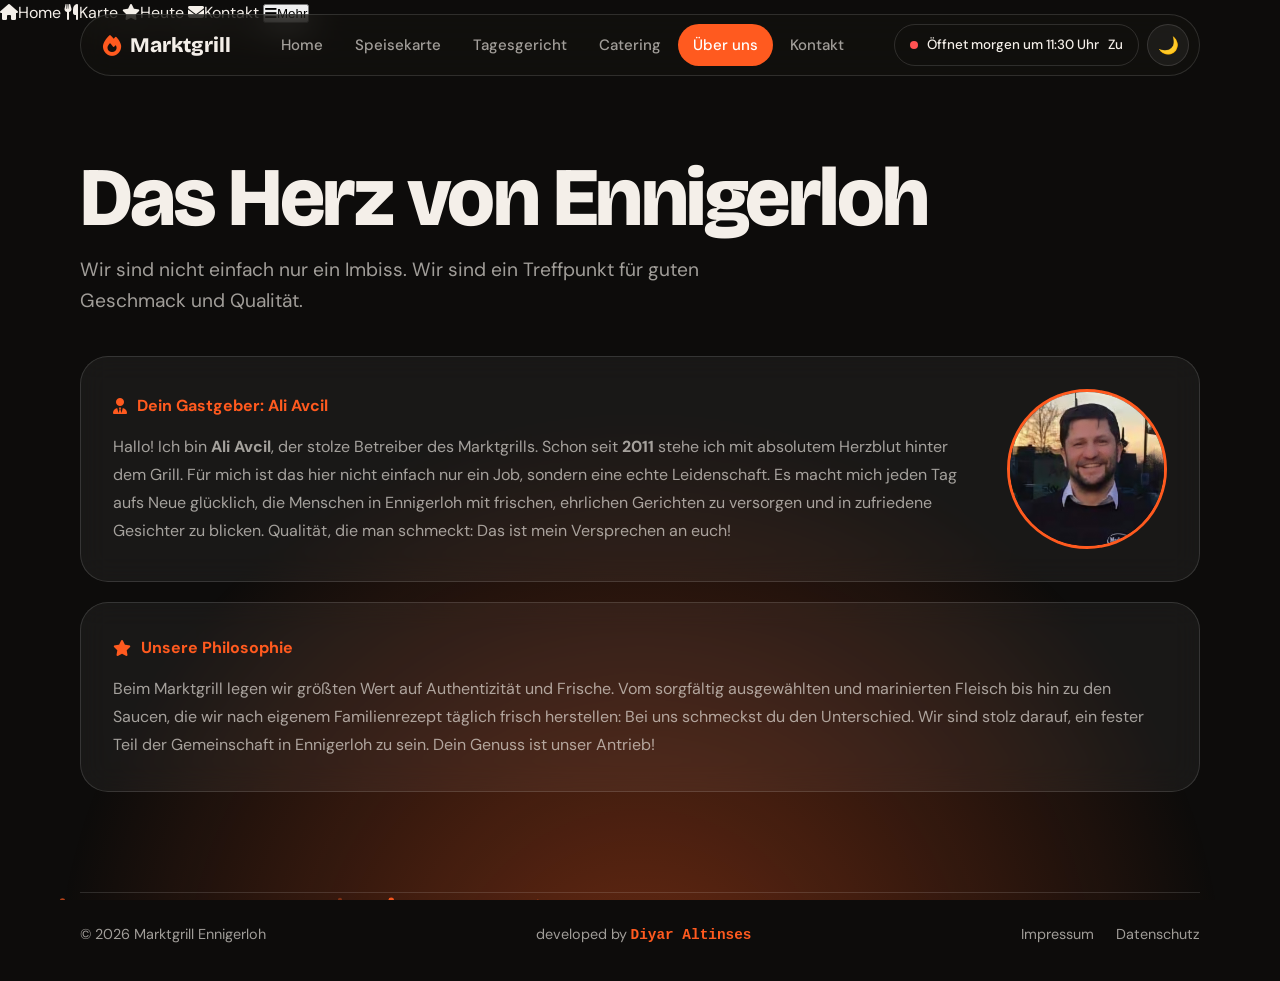
==== commit 2eadbb19: "Update about.html" ====
--- a/about.html
+++ b/about.html
@@ -2,8 +2,17 @@
 <html lang="de" data-theme="dark">
 <head>
 <meta charset="UTF-8">
-<meta name="viewport" content="width=device-width, initial-scale=1.0">
+<meta name="viewport" content="width=device-width, initial-scale=1, viewport-fit=cover">
 <title>Marktgrill | Über uns</title>
+<meta name="theme-color" content="#0d0c0b">
+<meta name="description" content="Marktgrill Ennigerloh: Döner, Falafel, Salate und Snacks. Speisekarte, Tagesgericht und Öffnungszeiten.">
+<link rel="manifest" href="manifest.webmanifest">
+<link rel="icon" type="image/png" href="icons/favicon.png">
+<link rel="apple-touch-icon" href="apple-touch-icon.png">
+<meta name="mobile-web-app-capable" content="yes">
+<meta name="apple-mobile-web-app-capable" content="yes">
+<meta name="apple-mobile-web-app-title" content="Marktgrill">
+<meta name="apple-mobile-web-app-status-bar-style" content="black-translucent">
 <link href="https://fonts.googleapis.com/css2?family=Bricolage+Grotesque:opsz,wght@12..96,500;12..96,700;12..96,800&family=DM+Sans:wght@400;500;700&display=swap" rel="stylesheet">
 <link rel="stylesheet" href="https://cdnjs.cloudflare.com/ajax/libs/font-awesome/6.4.2/css/all.min.css">
 <link rel="stylesheet" href="style.css">
--- a/style.css
+++ b/style.css
@@ -137,4 +137,65 @@
     padding: 10px 0;
     display: inline-block;
   }
-}+}
+
+/* Moderne Social Links Leiste */
+.social-links {
+  display: flex;
+  gap: 8px; /* Kleiner Abstand zwischen den Buttons, damit sie nebeneinander passen */
+  flex-wrap: nowrap; /* Verhindert das Umspringen in eine neue Zeile */
+  margin-top: 20px;
+  width: 100%;
+}
+
+.social-btn {
+  display: inline-flex;
+  align-items: center;
+  justify-content: center;
+  gap: 8px;
+  flex: 1; /* Teilt den Platz gleichmäßig auf die 3 Buttons auf */
+  padding: 12px 10px;
+  border-radius: 999px;
+  background: var(--surface);
+  border: 1px solid var(--line);
+  color: var(--text);
+  font: 500 0.85rem var(--font-b); /* Etwas kompakter, damit der Text reinpasst */
+  backdrop-filter: blur(14px);
+  -webkit-backdrop-filter: blur(14px);
+  transition: all 0.25s ease;
+  text-decoration: none;
+  white-space: nowrap; /* Verhindert, dass der Text umbricht */
+}
+
+.social-btn i {
+  font-size: 1rem;
+}
+
+/* Hover-Effekte mit den typischen Markenfarben */
+.social-btn.instagram:hover {
+  background: rgba(225, 48, 108, 0.15);
+  border-color: #e1306c;
+  color: #e1306c;
+  transform: translateY(-2px);
+}
+
+.social-btn.facebook:hover {
+  background: rgba(24, 119, 242, 0.15);
+  border-color: #1877f2;
+  color: #1877f2;
+  transform: translateY(-2px);
+}
+
+.social-btn.whatsapp:hover {
+  background: rgba(37, 211, 102, 0.15);
+  border-color: #25d366;
+  color: #25d366;
+  transform: translateY(-2px);
+}
+
+/* Wichtig: Die alte Mobile-Regel für Social-Buttons löschen/überschreiben, damit sie nebeneinander bleiben */
+@media (max-width: 600px) {
+  .social-links {
+    flex-direction: row !important; /* Erzwingt die Zeile auch auf Handys */
+  }
+}
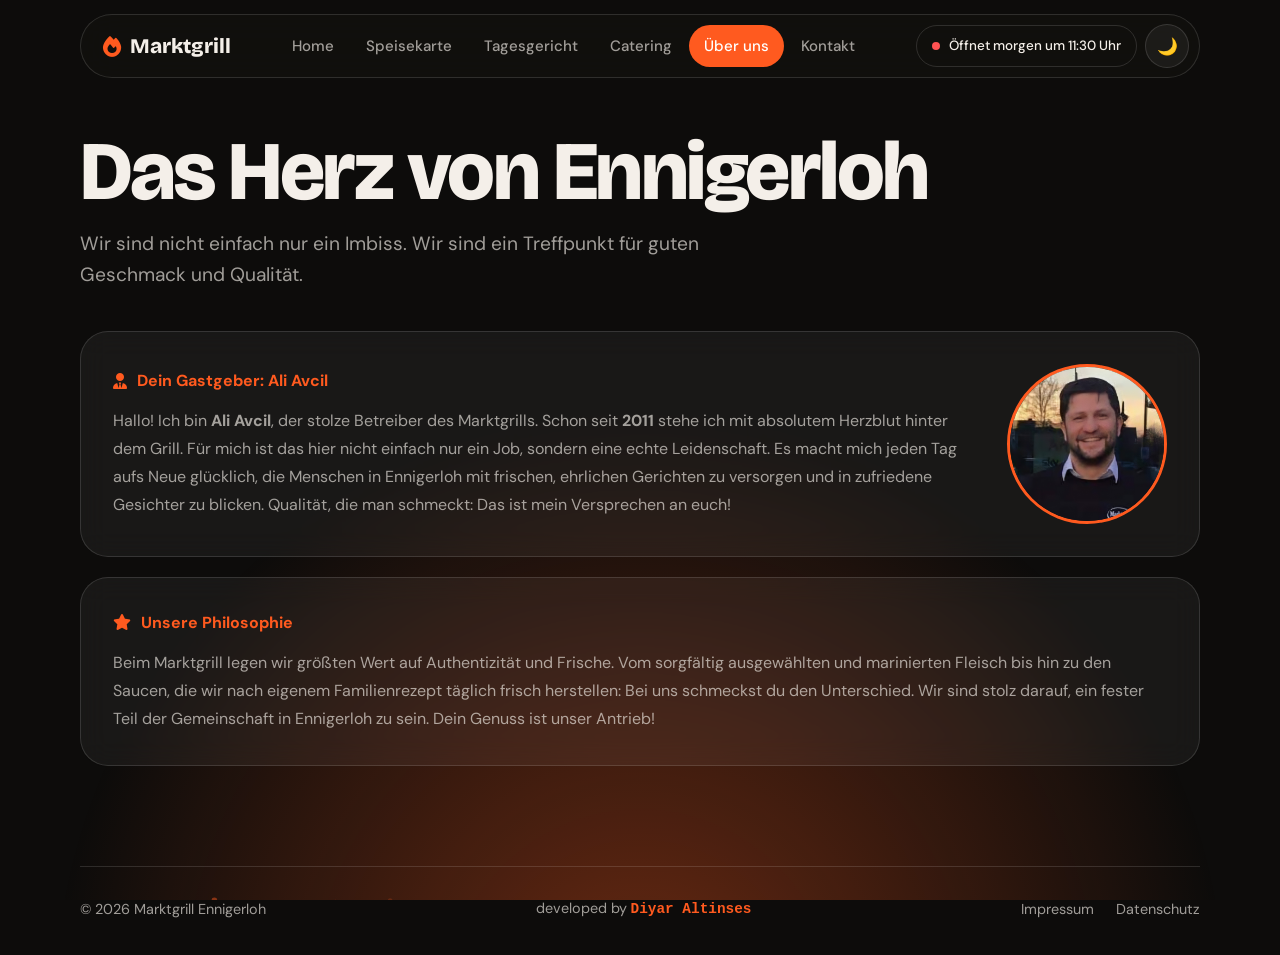
==== commit 56b655f9: "Add files via upload" ====
--- a/about.html
+++ b/about.html
@@ -15,7 +15,7 @@
 <meta name="apple-mobile-web-app-status-bar-style" content="black-translucent">
 <link href="https://fonts.googleapis.com/css2?family=Bricolage+Grotesque:opsz,wght@12..96,500;12..96,700;12..96,800&family=DM+Sans:wght@400;500;700&display=swap" rel="stylesheet">
 <link rel="stylesheet" href="https://cdnjs.cloudflare.com/ajax/libs/font-awesome/6.4.2/css/all.min.css">
-<link rel="stylesheet" href="style.css">
+<link rel="stylesheet" href="style.css?v=3">
 </head>
 <body>
 <canvas id="bg-canvas"></canvas>
@@ -34,6 +34,6 @@
   <p style="line-height:1.75">Beim Marktgrill legen wir größten Wert auf Authentizität und Frische. Vom sorgfältig ausgewählten und marinierten Fleisch bis hin zu den Saucen, die wir nach eigenem Familienrezept täglich frisch herstellen: Bei uns schmeckst du den Unterschied. Wir sind stolz darauf, ein fester Teil der Gemeinschaft in Ennigerloh zu sein. Dein Genuss ist unser Antrieb!</p>
 </div>
 </main>
-<script src="script.js"></script>
+<script src="script.js?v=3"></script>
 </body>
 </html>
--- a/style.css
+++ b/style.css
@@ -116,86 +116,44 @@
 @media(max-width:600px){.status .long{display:none}.status{padding:9px 11px}main{padding-top:110px}.band{padding:32px 26px}.panel,.card{padding:24px}}
 @media(prefers-reduced-motion:reduce){*{animation:none!important;transition:none!important}html{scroll-behavior:auto}}
 
-
-/* Ergänzende Mobile-Optimierungen */
-@media (max-width: 600px) {
-  .actions {
-    flex-direction: column;
-    width: 100%;
-  }
-  .actions .btn {
-    width: 100%;
-  }
-  .menu-nav {
-    -webkit-overflow-scrolling: touch;
-    scrollbar-width: none;
-  }
-  .menu-nav::-webkit-scrollbar {
-    display: none;
-  }
-  .foot-links a {
-    padding: 10px 0;
-    display: inline-block;
-  }
+/* ===== Mobile & App ===== */
+html{-webkit-tap-highlight-color:transparent;-webkit-text-size-adjust:100%}
+.site-header{top:calc(14px + env(safe-area-inset-top))}
+.display{font-size:clamp(2.6rem,10.5vw,8rem)}
+.hero{min-height:72vh;min-height:72svh}
+.menu-nav{top:calc(78px + env(safe-area-inset-top))}
+.icon-btn{width:44px;height:44px}
+.chip{padding:12px 18px}
+.short{display:none}
+.tabbar{display:none;position:fixed;left:10px;right:10px;bottom:calc(10px + env(safe-area-inset-bottom));z-index:95;background:var(--glass);backdrop-filter:blur(20px);-webkit-backdrop-filter:blur(20px);border:1px solid var(--line);border-radius:28px;padding:6px;gap:2px}
+.tabbar a,.tabbar button{flex:1;display:flex;flex-direction:column;align-items:center;gap:3px;padding:9px 2px;border-radius:22px;font:500 .68rem var(--font-b);color:var(--muted);background:none;border:0;cursor:pointer;min-height:52px}
+.tabbar i{font-size:1.15rem}
+.tabbar .active{color:#fff;background:var(--accent)}
+.install{position:fixed;left:12px;right:12px;bottom:calc(12px + env(safe-area-inset-bottom));z-index:120;display:flex;align-items:center;gap:12px;padding:14px 14px 14px 18px;background:var(--glass);backdrop-filter:blur(22px);-webkit-backdrop-filter:blur(22px);border:1px solid var(--line);border-radius:26px;box-shadow:0 20px 50px -10px rgba(0,0,0,.5);max-width:560px;margin:0 auto}
+.install[hidden]{display:none}
+.install-text{flex:1;display:flex;flex-direction:column;font-size:.88rem;color:var(--muted);line-height:1.35}
+.install-text strong{color:var(--text);font-size:1rem}
+.install .btn{padding:12px 20px}
+.site-footer a[hidden]{display:none}
+@media(hover:none){.btn:hover{transform:none}}
+@media(max-width:900px){
+  .tabbar{display:flex}.burger{display:none}
+  .install{bottom:calc(84px + env(safe-area-inset-bottom))}
+  body{padding-bottom:calc(92px + env(safe-area-inset-bottom))}
+  .site-footer{margin-top:40px;flex-direction:column;align-items:flex-start}
+  .mobile-menu{padding-bottom:90px}
 }
-
-/* Moderne Social Links Leiste */
-.social-links {
-  display: flex;
-  gap: 8px; /* Kleiner Abstand zwischen den Buttons, damit sie nebeneinander passen */
-  flex-wrap: nowrap; /* Verhindert das Umspringen in eine neue Zeile */
-  margin-top: 20px;
-  width: 100%;
+@media(max-width:600px){
+  .status .long{display:none}.status .short{display:inline}
+  .brand{font-size:1.15rem}
+  main{padding-top:calc(104px + env(safe-area-inset-top))}
+  .lead,.hero .lead{font-size:1.05rem;margin-bottom:28px}
+  .hero{gap:22px;min-height:64svh}
+  .actions .btn{flex:1;min-width:150px}
+  .item{grid-template-columns:1fr}
+  .item .price{grid-column:1;grid-row:auto;text-align:left}
+  .menu-section h2{font-size:1.7rem;margin-top:34px}
+  .features{margin-top:44px}.band{margin-top:44px;border-radius:26px}
+  .map iframe{height:320px}
+  .avatar{width:120px;height:120px}
 }
-
-.social-btn {
-  display: inline-flex;
-  align-items: center;
-  justify-content: center;
-  gap: 8px;
-  flex: 1; /* Teilt den Platz gleichmäßig auf die 3 Buttons auf */
-  padding: 12px 10px;
-  border-radius: 999px;
-  background: var(--surface);
-  border: 1px solid var(--line);
-  color: var(--text);
-  font: 500 0.85rem var(--font-b); /* Etwas kompakter, damit der Text reinpasst */
-  backdrop-filter: blur(14px);
-  -webkit-backdrop-filter: blur(14px);
-  transition: all 0.25s ease;
-  text-decoration: none;
-  white-space: nowrap; /* Verhindert, dass der Text umbricht */
-}
-
-.social-btn i {
-  font-size: 1rem;
-}
-
-/* Hover-Effekte mit den typischen Markenfarben */
-.social-btn.instagram:hover {
-  background: rgba(225, 48, 108, 0.15);
-  border-color: #e1306c;
-  color: #e1306c;
-  transform: translateY(-2px);
-}
-
-.social-btn.facebook:hover {
-  background: rgba(24, 119, 242, 0.15);
-  border-color: #1877f2;
-  color: #1877f2;
-  transform: translateY(-2px);
-}
-
-.social-btn.whatsapp:hover {
-  background: rgba(37, 211, 102, 0.15);
-  border-color: #25d366;
-  color: #25d366;
-  transform: translateY(-2px);
-}
-
-/* Wichtig: Die alte Mobile-Regel für Social-Buttons löschen/überschreiben, damit sie nebeneinander bleiben */
-@media (max-width: 600px) {
-  .social-links {
-    flex-direction: row !important; /* Erzwingt die Zeile auch auf Handys */
-  }
-}
